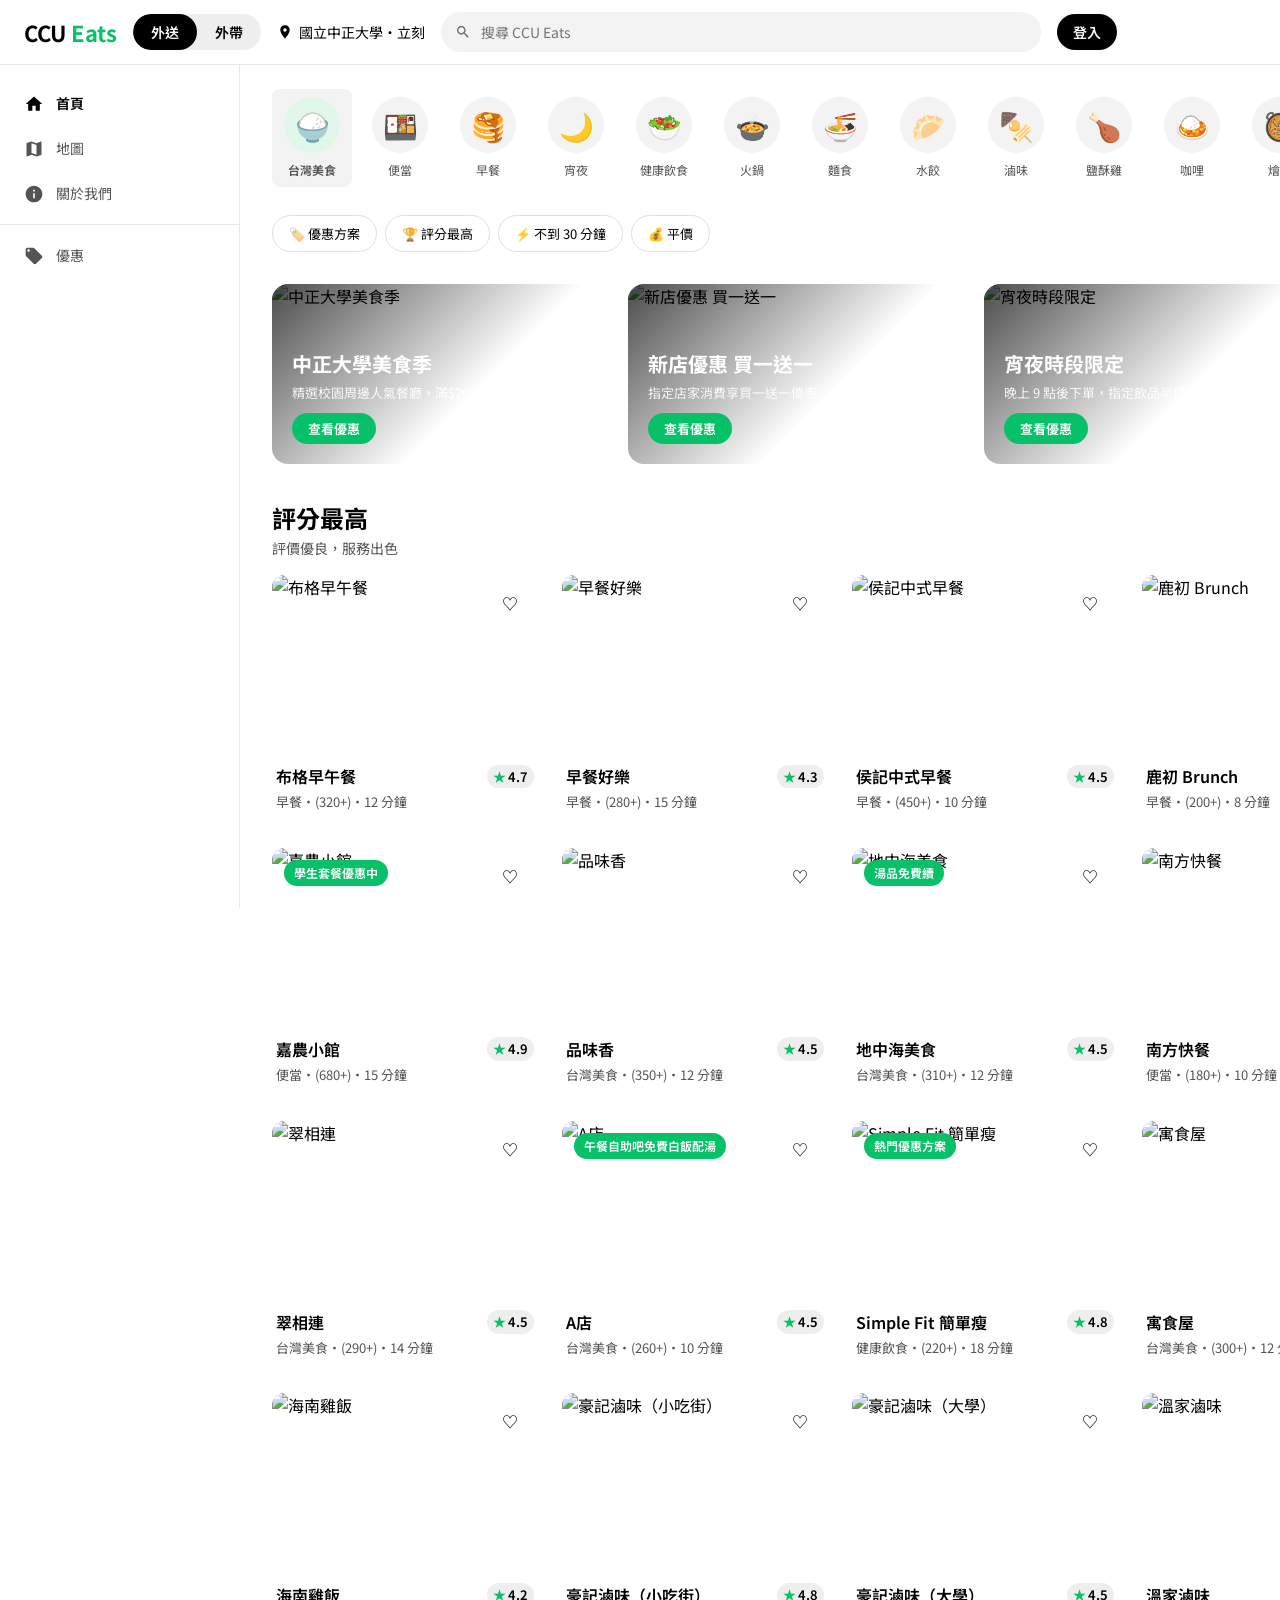
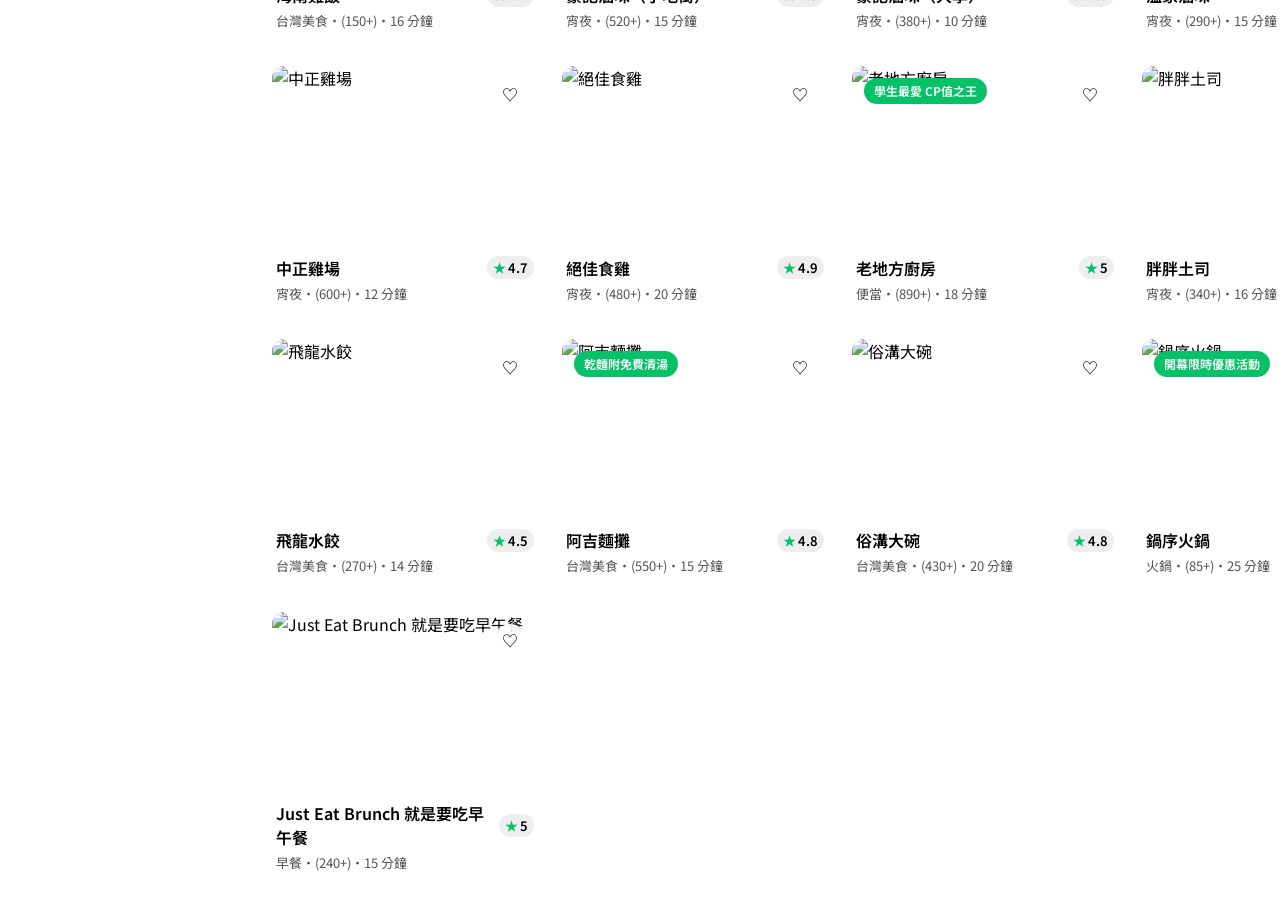
==== index.html @ 750e1932 "初始版本：CCU Eats 中正大學美食網站 - 仿 Uber Eats 風格的美食探索平台 - 25 間中正大學附近餐廳資料 - 首頁列表、餐廳詳情、地圖、關於我們共 4 頁 - 分類篩選、搜尋、R" ====
<!DOCTYPE html>
<html lang="zh-TW">
<head>
  <meta charset="UTF-8">
  <meta name="viewport" content="width=device-width, initial-scale=1.0">
  <title>中正大學美食 | CCU Eats</title>
  <link rel="preconnect" href="https://fonts.googleapis.com">
  <link href="https://fonts.googleapis.com/css2?family=Noto+Sans+TC:wght@400;500;600;700&display=swap" rel="stylesheet">
  <link rel="stylesheet" href="css/style.css">
</head>
<body>

  <!-- Navbar -->
  <nav class="navbar">
    <a href="index.html" class="navbar-logo">CCU <span>Eats</span></a>
    <div class="nav-toggle-group">
      <button class="active">外送</button>
      <button>外帶</button>
    </div>
    <div class="nav-location">
      <svg viewBox="0 0 24 24"><path d="M12 2C8.13 2 5 5.13 5 9c0 5.25 7 13 7 13s7-7.75 7-13c0-3.87-3.13-7-7-7zm0 9.5c-1.38 0-2.5-1.12-2.5-2.5S10.62 6.5 12 6.5s2.5 1.12 2.5 2.5S13.38 11.5 12 11.5z"/></svg>
      國立中正大學・立刻
    </div>
    <div class="nav-search">
      <svg viewBox="0 0 24 24"><path d="M15.5 14h-.79l-.28-.27C15.41 12.59 16 11.11 16 9.5 16 5.91 13.09 3 9.5 3S3 5.91 3 9.5 5.91 16 9.5 16c1.61 0 3.09-.59 4.23-1.57l.27.28v.79l5 4.99L20.49 19l-4.99-5zm-6 0C7.01 14 5 11.99 5 9.5S7.01 5 9.5 5 14 7.01 14 9.5 11.99 14 9.5 14z"/></svg>
      <input type="text" placeholder="搜尋 CCU Eats" id="searchInput">
    </div>
    <div class="nav-actions">
      <button class="btn-login">登入</button>
    </div>
  </nav>

  <div class="layout">
    <!-- Sidebar -->
    <aside class="sidebar">
      <a href="index.html" class="sidebar-item active">
        <svg viewBox="0 0 24 24"><path d="M10 20v-6h4v6h5v-8h3L12 3 2 12h3v8z" fill="currentColor"/></svg>
        首頁
      </a>
      <a href="map.html" class="sidebar-item">
        <svg viewBox="0 0 24 24"><path d="M20.5 3l-.16.03L15 5.1 9 3 3.36 4.9c-.21.07-.36.25-.36.48V20.5c0 .28.22.5.5.5l.16-.03L9 18.9l6 2.1 5.64-1.9c.21-.07.36-.25.36-.48V3.5c0-.28-.22-.5-.5-.5zM15 19l-6-2.11V5l6 2.11V19z" fill="currentColor"/></svg>
        地圖
      </a>
      <a href="about.html" class="sidebar-item">
        <svg viewBox="0 0 24 24"><path d="M12 2C6.48 2 2 6.48 2 12s4.48 10 10 10 10-4.48 10-10S17.52 2 12 2zm1 15h-2v-6h2v6zm0-8h-2V7h2v2z" fill="currentColor"/></svg>
        關於我們
      </a>
      <div class="sidebar-divider"></div>
      <a href="#" class="sidebar-item">
        <svg viewBox="0 0 24 24"><path d="M21.41 11.58l-9-9C12.05 2.22 11.55 2 11 2H4c-1.1 0-2 .9-2 2v7c0 .55.22 1.05.59 1.42l9 9c.36.36.86.58 1.41.58.55 0 1.05-.22 1.41-.59l7-7c.37-.36.59-.86.59-1.41 0-.55-.23-1.06-.59-1.42zM5.5 7C4.67 7 4 6.33 4 5.5S4.67 4 5.5 4 7 4.67 7 5.5 6.33 7 5.5 7z" fill="currentColor"/></svg>
        優惠
      </a>
    </aside>

    <!-- Main -->
    <main class="main-content">
      <!-- Category Icons -->
      <div class="category-row" id="categoryRow"></div>

      <!-- Filter Tags -->
      <div class="filter-row" id="filterRow">
        <button class="filter-tag" data-filter="promotion">🏷️ 優惠方案</button>
        <button class="filter-tag" data-filter="rating-high">🏆 評分最高</button>
        <button class="filter-tag" data-filter="fast">⚡ 不到 30 分鐘</button>
        <button class="filter-tag" data-filter="price-low">💰 平價</button>
      </div>

      <!-- Promotions -->
      <div class="promo-section">
        <div class="promo-scroll" id="promoScroll"></div>
      </div>

      <!-- Top Rated -->
      <div class="section-header">
        <div>
          <h2>評分最高</h2>
          <p>評價優良，服務出色</p>
        </div>
        <span class="view-all" id="viewAllBtn">查看全部</span>
      </div>

      <div class="restaurant-grid" id="restaurantGrid"></div>
    </main>
  </div>

  <script src="js/data.js"></script>
  <script src="js/main.js"></script>
</body>
</html>
---- css/style.css ----
/* ===== Reset & Base ===== */
* {
  margin: 0;
  padding: 0;
  box-sizing: border-box;
}

body {
  font-family: 'Noto Sans TC', sans-serif;
  background: #fff;
  color: #000;
  line-height: 1.5;
}

a {
  text-decoration: none;
  color: inherit;
}

ul {
  list-style: none;
}

button {
  cursor: pointer;
  border: none;
  background: none;
  font-family: inherit;
}

/* ===== Top Navbar ===== */
.navbar {
  display: flex;
  align-items: center;
  background: #fff;
  padding: 12px 24px;
  border-bottom: 1px solid #e8e8e8;
  position: sticky;
  top: 0;
  z-index: 100;
  gap: 16px;
}

.navbar-logo {
  font-size: 22px;
  font-weight: 700;
  color: #000;
  white-space: nowrap;
}

.navbar-logo span {
  color: #06C167;
}

.nav-toggle-group {
  display: flex;
  background: #eee;
  border-radius: 24px;
  overflow: hidden;
}

.nav-toggle-group button {
  padding: 8px 18px;
  font-size: 14px;
  font-weight: 600;
  border-radius: 24px;
  transition: all 0.2s;
}

.nav-toggle-group button.active {
  background: #000;
  color: #fff;
}

.nav-location {
  display: flex;
  align-items: center;
  gap: 6px;
  font-size: 14px;
  white-space: nowrap;
  color: #000;
}

.nav-location svg {
  width: 16px;
  height: 16px;
  fill: #000;
}

.nav-search {
  flex: 1;
  position: relative;
  max-width: 600px;
}

.nav-search input {
  width: 100%;
  padding: 10px 16px 10px 40px;
  border: none;
  background: #f3f3f3;
  border-radius: 24px;
  font-size: 14px;
  font-family: inherit;
  outline: none;
}

.nav-search input:focus {
  background: #eee;
}

.nav-search svg {
  position: absolute;
  left: 14px;
  top: 50%;
  transform: translateY(-50%);
  width: 16px;
  height: 16px;
  fill: #666;
}

.nav-actions {
  display: flex;
  align-items: center;
  gap: 12px;
  white-space: nowrap;
}

.nav-actions .btn-login {
  padding: 8px 16px;
  background: #000;
  color: #fff;
  border-radius: 24px;
  font-size: 14px;
  font-weight: 600;
}

.nav-actions .btn-login:hover {
  background: #333;
}

/* ===== Layout with Sidebar ===== */
.layout {
  display: flex;
  min-height: calc(100vh - 57px);
}

/* ===== Sidebar ===== */
.sidebar {
  width: 240px;
  background: #fff;
  border-right: 1px solid #e8e8e8;
  padding: 16px 0;
  flex-shrink: 0;
  position: sticky;
  top: 57px;
  height: calc(100vh - 57px);
  overflow-y: auto;
}

.sidebar-item {
  display: flex;
  align-items: center;
  gap: 12px;
  padding: 12px 24px;
  font-size: 14px;
  color: #545454;
  transition: background 0.2s;
}

.sidebar-item:hover {
  background: #f3f3f3;
}

.sidebar-item.active {
  color: #000;
  font-weight: 600;
}

.sidebar-item svg {
  width: 20px;
  height: 20px;
}

.sidebar-divider {
  height: 1px;
  background: #e8e8e8;
  margin: 8px 0;
}

/* ===== Main Content ===== */
.main-content {
  flex: 1;
  padding: 24px 32px;
  max-width: 1200px;
}

/* ===== Category Icons Row ===== */
.category-row {
  display: flex;
  gap: 8px;
  overflow-x: auto;
  padding-bottom: 16px;
  scrollbar-width: none;
}

.category-row::-webkit-scrollbar {
  display: none;
}

.category-item {
  display: flex;
  flex-direction: column;
  align-items: center;
  gap: 8px;
  min-width: 80px;
  padding: 8px;
  cursor: pointer;
  border-radius: 8px;
  transition: background 0.2s;
}

.category-item:hover {
  background: #f3f3f3;
}

.category-item.active {
  background: #f3f3f3;
  font-weight: 600;
}

.category-icon {
  width: 56px;
  height: 56px;
  border-radius: 50%;
  background: #f3f3f3;
  display: flex;
  align-items: center;
  justify-content: center;
  font-size: 28px;
}

.category-item.active .category-icon {
  background: #e0f7ea;
}

.category-label {
  font-size: 12px;
  text-align: center;
  color: #545454;
  white-space: nowrap;
}

/* ===== Filter Tags ===== */
.filter-row {
  display: flex;
  gap: 8px;
  padding: 12px 0;
  flex-wrap: wrap;
}

.filter-tag {
  padding: 8px 16px;
  border: 1px solid #e0e0e0;
  border-radius: 24px;
  font-size: 13px;
  background: #fff;
  cursor: pointer;
  transition: all 0.2s;
  display: flex;
  align-items: center;
  gap: 4px;
}

.filter-tag:hover {
  background: #f3f3f3;
}

.filter-tag.active {
  background: #000;
  color: #fff;
  border-color: #000;
}

/* ===== Promotion Banner ===== */
.promo-section {
  margin: 20px 0;
}

.promo-scroll {
  display: flex;
  gap: 16px;
  overflow-x: auto;
  scrollbar-width: none;
  padding-bottom: 8px;
}

.promo-scroll::-webkit-scrollbar {
  display: none;
}

.promo-card {
  min-width: 340px;
  height: 180px;
  border-radius: 16px;
  overflow: hidden;
  position: relative;
  flex-shrink: 0;
  cursor: pointer;
}

.promo-card img {
  width: 100%;
  height: 100%;
  object-fit: cover;
}

.promo-overlay {
  position: absolute;
  inset: 0;
  background: linear-gradient(135deg, rgba(0,0,0,0.7) 0%, transparent 60%);
  padding: 20px;
  display: flex;
  flex-direction: column;
  justify-content: flex-end;
  color: #fff;
}

.promo-overlay h3 {
  font-size: 20px;
  font-weight: 700;
  margin-bottom: 4px;
}

.promo-overlay p {
  font-size: 13px;
  opacity: 0.9;
}

.promo-overlay .promo-btn {
  display: inline-block;
  margin-top: 10px;
  padding: 6px 16px;
  background: #06C167;
  color: #fff;
  border-radius: 20px;
  font-size: 13px;
  font-weight: 600;
  width: fit-content;
}

/* ===== Section Header ===== */
.section-header {
  display: flex;
  justify-content: space-between;
  align-items: baseline;
  margin: 28px 0 16px;
}

.section-header h2 {
  font-size: 24px;
  font-weight: 700;
}

.section-header p {
  font-size: 14px;
  color: #545454;
  margin-top: 2px;
}

.section-header .view-all {
  font-size: 14px;
  color: #06C167;
  font-weight: 600;
  cursor: pointer;
}

.section-header .view-all:hover {
  text-decoration: underline;
}

/* ===== Restaurant Card Grid ===== */
.restaurant-grid {
  display: grid;
  grid-template-columns: repeat(auto-fill, minmax(260px, 1fr));
  gap: 24px;
}

.restaurant-card {
  border-radius: 12px;
  overflow: hidden;
  cursor: pointer;
  transition: transform 0.2s, box-shadow 0.2s;
}

.restaurant-card:hover {
  transform: translateY(-2px);
  box-shadow: 0 4px 16px rgba(0,0,0,0.1);
}

.card-image-wrap {
  position: relative;
  width: 100%;
  aspect-ratio: 3 / 2;
  overflow: hidden;
}

.card-image-wrap img {
  width: 100%;
  height: 100%;
  object-fit: cover;
}

.card-promo-badge {
  position: absolute;
  top: 12px;
  left: 12px;
  background: #06C167;
  color: #fff;
  padding: 4px 10px;
  border-radius: 20px;
  font-size: 12px;
  font-weight: 600;
}

.card-fav {
  position: absolute;
  top: 12px;
  right: 12px;
  width: 32px;
  height: 32px;
  background: rgba(255,255,255,0.9);
  border-radius: 50%;
  display: flex;
  align-items: center;
  justify-content: center;
  font-size: 16px;
  cursor: pointer;
  transition: background 0.2s;
}

.card-fav:hover {
  background: #fff;
}

.card-fav.liked {
  color: #ff3040;
}

.card-info {
  padding: 12px 4px;
}

.card-title-row {
  display: flex;
  justify-content: space-between;
  align-items: center;
}

.card-title-row h3 {
  font-size: 16px;
  font-weight: 600;
}

.card-rating {
  display: flex;
  align-items: center;
  gap: 2px;
  background: #eee;
  padding: 2px 6px;
  border-radius: 20px;
  font-size: 13px;
  font-weight: 600;
}

.card-rating .star {
  color: #06C167;
}

.card-meta {
  font-size: 13px;
  color: #545454;
  margin-top: 4px;
}

/* ===== Detail Page ===== */
.detail-hero {
  width: 100%;
  height: 300px;
  object-fit: cover;
}

.detail-container {
  max-width: 800px;
  margin: 0 auto;
  padding: 24px;
}

.detail-header {
  margin-bottom: 24px;
}

.detail-header h1 {
  font-size: 28px;
  font-weight: 700;
}

.detail-rating-row {
  display: flex;
  align-items: center;
  gap: 12px;
  margin-top: 8px;
  font-size: 14px;
  color: #545454;
}

.detail-rating-row .star {
  color: #06C167;
  font-weight: 700;
}

.detail-info {
  display: flex;
  flex-direction: column;
  gap: 8px;
  margin: 20px 0;
  padding: 16px;
  background: #f9f9f9;
  border-radius: 12px;
}

.detail-info-item {
  display: flex;
  align-items: center;
  gap: 8px;
  font-size: 14px;
}

.detail-info-item svg {
  width: 18px;
  height: 18px;
  fill: #545454;
}

.detail-description {
  font-size: 15px;
  line-height: 1.7;
  color: #333;
  margin-bottom: 24px;
}

/* Menu Section */
.menu-section h2, .reviews-section h2 {
  font-size: 20px;
  font-weight: 700;
  margin-bottom: 16px;
  padding-bottom: 8px;
  border-bottom: 2px solid #000;
}

.menu-item {
  display: flex;
  justify-content: space-between;
  align-items: flex-start;
  padding: 16px 0;
  border-bottom: 1px solid #eee;
}

.menu-item-info h3 {
  font-size: 15px;
  font-weight: 600;
}

.menu-item-info p {
  font-size: 13px;
  color: #545454;
  margin-top: 2px;
}

.menu-item-price {
  font-size: 15px;
  font-weight: 600;
  color: #000;
  white-space: nowrap;
  margin-left: 16px;
}

/* Reviews */
.reviews-section {
  margin-top: 32px;
}

.review-card {
  padding: 16px 0;
  border-bottom: 1px solid #eee;
}

.review-header {
  display: flex;
  align-items: center;
  gap: 12px;
  margin-bottom: 8px;
}

.review-avatar {
  width: 36px;
  height: 36px;
  border-radius: 50%;
  background: #06C167;
  color: #fff;
  display: flex;
  align-items: center;
  justify-content: center;
  font-size: 14px;
  font-weight: 700;
}

.review-user-info h4 {
  font-size: 14px;
  font-weight: 600;
}

.review-user-info span {
  font-size: 12px;
  color: #999;
}

.review-stars {
  color: #06C167;
  font-size: 13px;
  margin-bottom: 4px;
}

.review-text {
  font-size: 14px;
  color: #333;
  line-height: 1.6;
}

.btn-back {
  display: inline-flex;
  align-items: center;
  gap: 6px;
  padding: 10px 20px;
  background: #000;
  color: #fff;
  border-radius: 24px;
  font-size: 14px;
  font-weight: 600;
  margin: 24px 0;
  transition: background 0.2s;
}

.btn-back:hover {
  background: #333;
}

/* ===== Map Page ===== */
.map-layout {
  display: flex;
  height: calc(100vh - 57px);
}

.map-sidebar {
  width: 360px;
  overflow-y: auto;
  border-right: 1px solid #e8e8e8;
  padding: 16px;
}

.map-sidebar h2 {
  font-size: 18px;
  font-weight: 700;
  margin-bottom: 16px;
}

.map-restaurant-item {
  display: flex;
  gap: 12px;
  padding: 12px;
  border-radius: 8px;
  cursor: pointer;
  transition: background 0.2s;
}

.map-restaurant-item:hover {
  background: #f3f3f3;
}

.map-restaurant-item img {
  width: 64px;
  height: 64px;
  border-radius: 8px;
  object-fit: cover;
  flex-shrink: 0;
}

.map-restaurant-info h3 {
  font-size: 14px;
  font-weight: 600;
}

.map-restaurant-info .rating {
  font-size: 13px;
  color: #545454;
  margin-top: 2px;
}

.map-restaurant-info .address {
  font-size: 12px;
  color: #999;
  margin-top: 2px;
}

.map-container {
  flex: 1;
}

.map-container iframe {
  width: 100%;
  height: 100%;
  border: none;
}

/* ===== About Page ===== */
.about-container {
  max-width: 700px;
  margin: 0 auto;
  padding: 48px 24px;
}

.about-container h1 {
  font-size: 32px;
  font-weight: 700;
  margin-bottom: 8px;
}

.about-container .subtitle {
  font-size: 16px;
  color: #545454;
  margin-bottom: 32px;
}

.about-section {
  margin-bottom: 32px;
}

.about-section h2 {
  font-size: 20px;
  font-weight: 700;
  margin-bottom: 12px;
}

.about-section p {
  font-size: 15px;
  color: #333;
  line-height: 1.8;
}

.about-contact {
  padding: 24px;
  background: #f9f9f9;
  border-radius: 12px;
}

.about-contact h2 {
  font-size: 18px;
  font-weight: 700;
  margin-bottom: 12px;
}

.about-contact-item {
  display: flex;
  align-items: center;
  gap: 8px;
  font-size: 14px;
  color: #333;
  margin-bottom: 8px;
}

/* ===== Responsive ===== */
@media (max-width: 768px) {
  .navbar {
    padding: 10px 12px;
    gap: 8px;
    flex-wrap: wrap;
  }

  .nav-toggle-group,
  .nav-location {
    display: none;
  }

  .nav-search {
    order: 10;
    flex-basis: 100%;
    max-width: 100%;
  }

  .sidebar {
    display: none;
  }

  .main-content {
    padding: 16px;
  }

  .restaurant-grid {
    grid-template-columns: repeat(auto-fill, minmax(160px, 1fr));
    gap: 16px;
  }

  .promo-card {
    min-width: 280px;
    height: 150px;
  }

  /* Map responsive */
  .map-layout {
    flex-direction: column;
  }

  .map-sidebar {
    width: 100%;
    height: 40vh;
    border-right: none;
    border-bottom: 1px solid #e8e8e8;
  }

  .map-container {
    height: 60vh;
  }

  .detail-hero {
    height: 200px;
  }
}
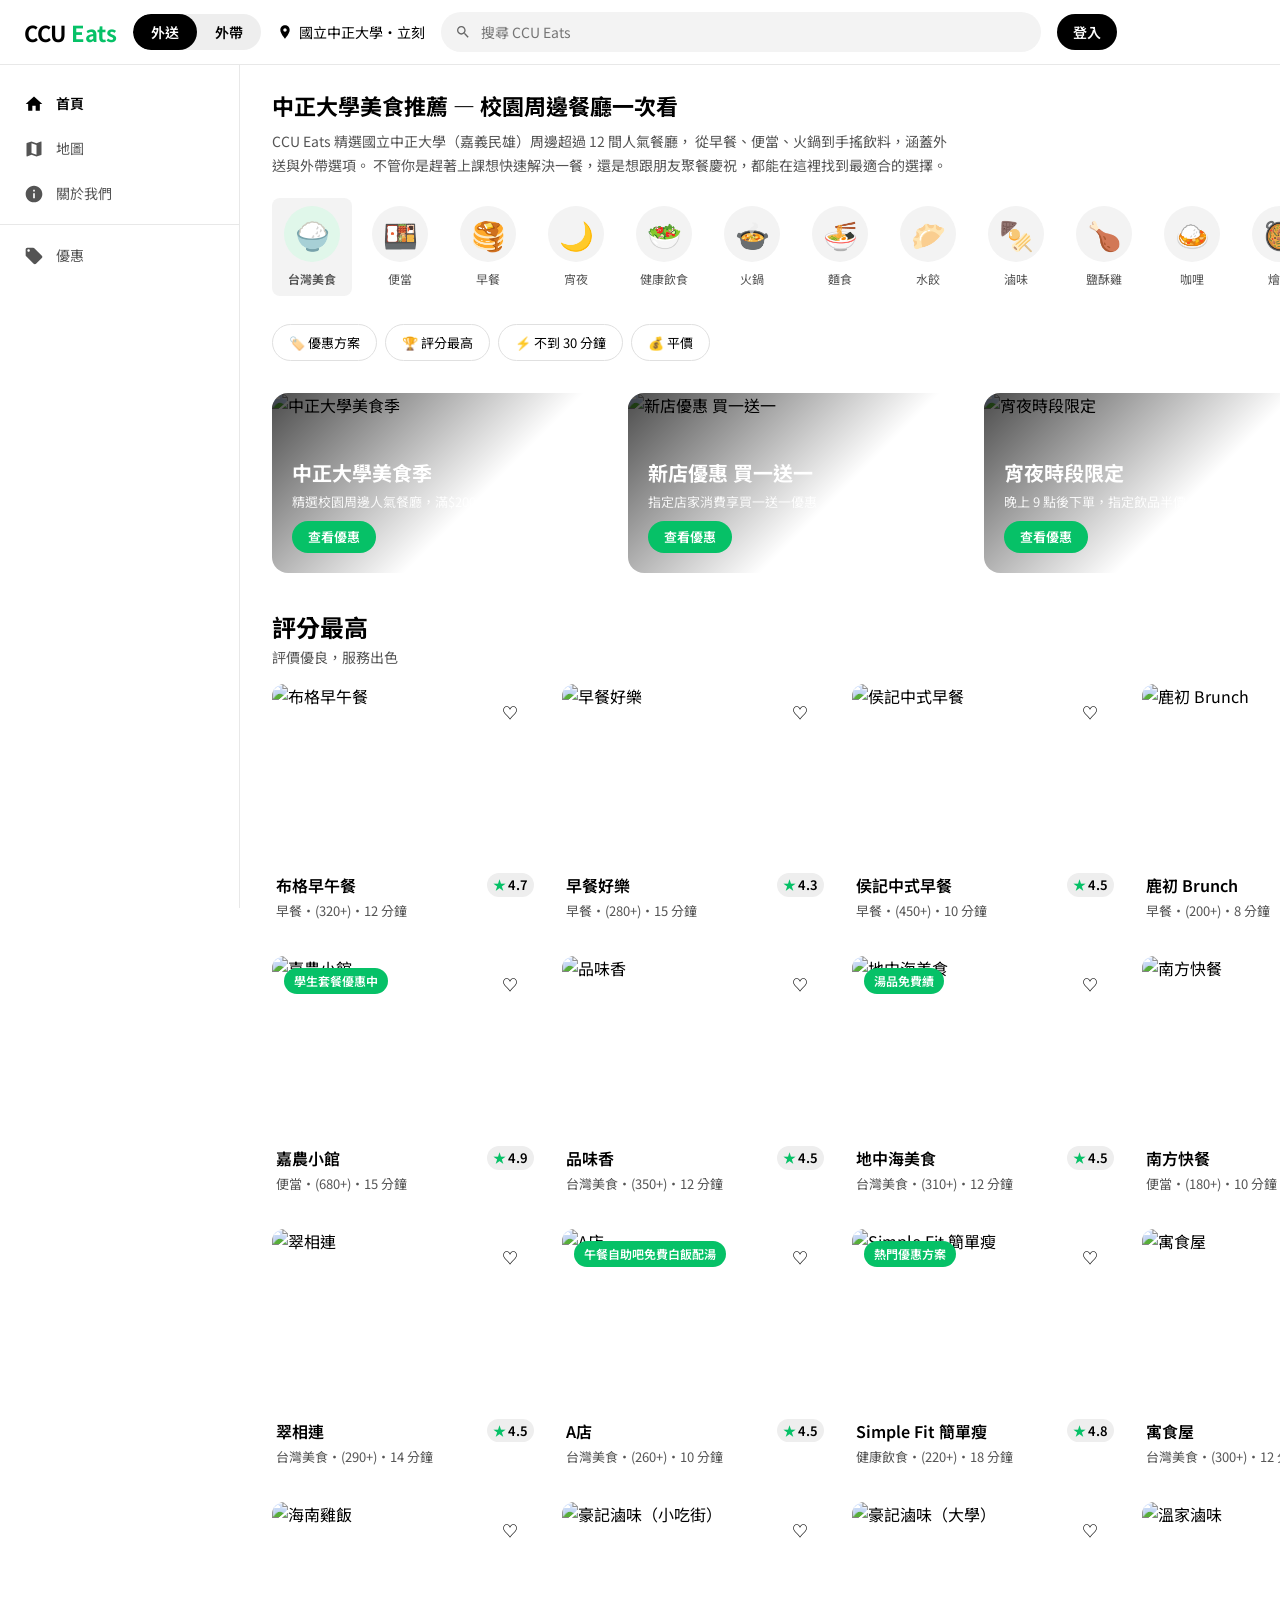
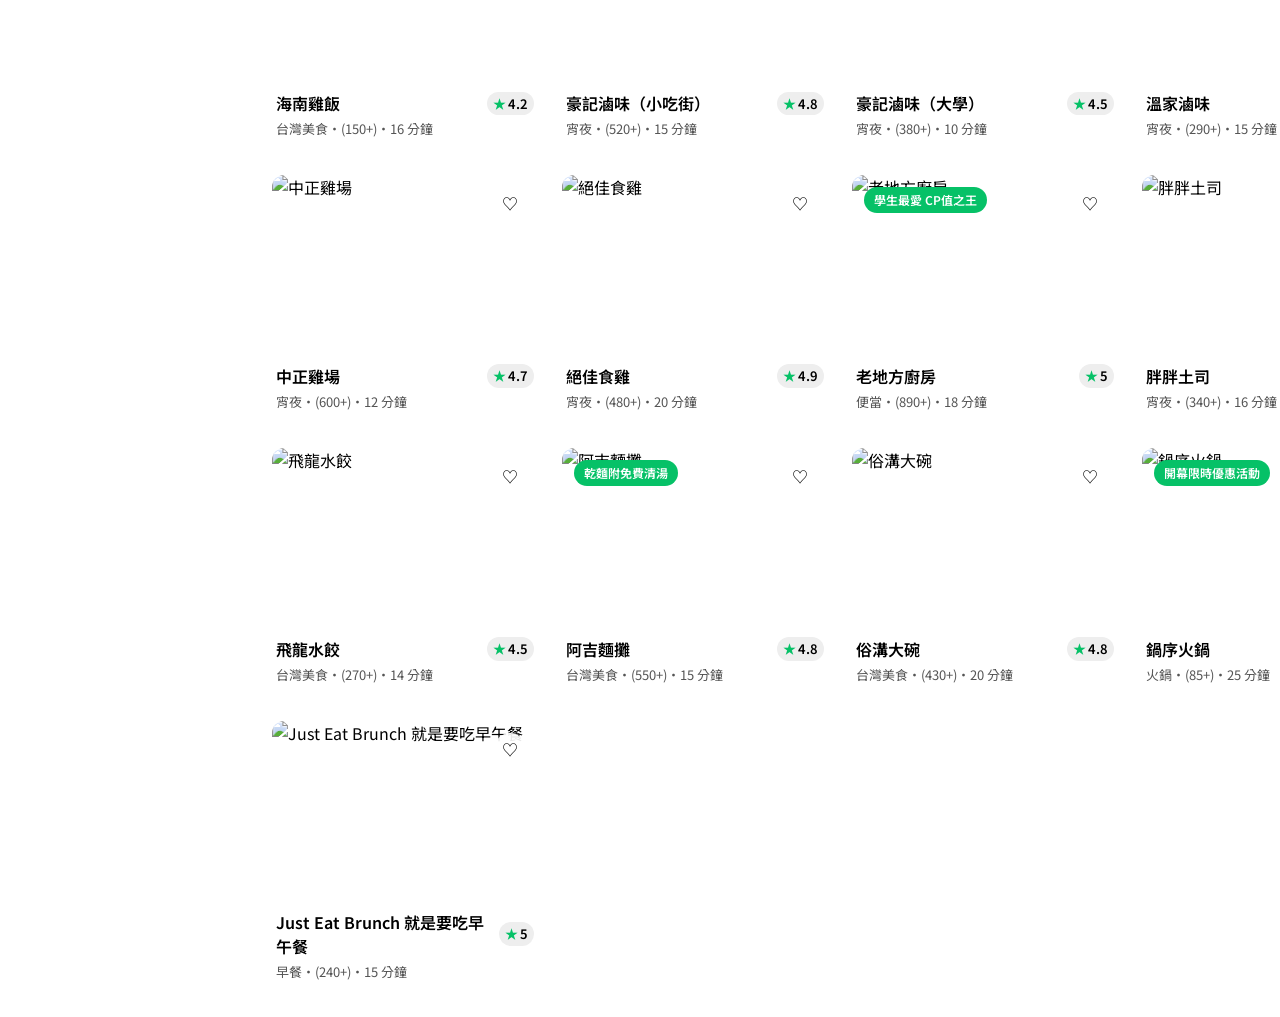
==== commit 469e5aa2: "SEO 全面優化：sitemap、robots.txt、meta tags、Schema markup - 新增 sitemap.xml（含所有頁面與餐廳詳情頁） - 新增 robots.txt 指向" ====
--- a/index.html
+++ b/index.html
@@ -3,10 +3,38 @@
 <head>
   <meta charset="UTF-8">
   <meta name="viewport" content="width=device-width, initial-scale=1.0">
-  <title>中正大學美食 | CCU Eats</title>
+  <title>中正大學美食推薦 | CCU Eats — 嘉義民雄校園周邊餐廳外送外帶</title>
+  <meta name="description" content="CCU Eats 收錄國立中正大學周邊超過 12 間人氣餐廳，涵蓋早餐、便當、火鍋、飲料等分類，提供評價、菜單、外送時間與優惠資訊，幫你快速找到好吃的！">
+  <meta name="keywords" content="中正大學美食,中正大學餐廳,民雄美食,CCU Eats,中正大學外送,中正大學外帶,嘉義民雄餐廳推薦">
+  <link rel="canonical" href="https://davidlin2002.github.io/ccu-eat/index.html">
+
+  <!-- Open Graph -->
+  <meta property="og:title" content="中正大學美食推薦 | CCU Eats">
+  <meta property="og:description" content="收錄中正大學周邊 12+ 間人氣餐廳，早餐、便當、火鍋、飲料通通有，附評價、菜單與外送資訊。">
+  <meta property="og:type" content="website">
+  <meta property="og:url" content="https://davidlin2002.github.io/ccu-eat/index.html">
+  <meta property="og:locale" content="zh_TW">
+  <meta property="og:site_name" content="CCU Eats">
+
   <link rel="preconnect" href="https://fonts.googleapis.com">
   <link href="https://fonts.googleapis.com/css2?family=Noto+Sans+TC:wght@400;500;600;700&display=swap" rel="stylesheet">
   <link rel="stylesheet" href="css/style.css">
+
+  <!-- Schema.org 結構化資料 — WebSite + ItemList -->
+  <script type="application/ld+json">
+  {
+    "@context": "https://schema.org",
+    "@type": "WebSite",
+    "name": "CCU Eats",
+    "url": "https://davidlin2002.github.io/ccu-eat/",
+    "description": "國立中正大學周邊美食探索平台，收錄嘉義民雄校園附近人氣餐廳的評價、菜單與外送資訊。",
+    "potentialAction": {
+      "@type": "SearchAction",
+      "target": "https://davidlin2002.github.io/ccu-eat/index.html?q={search_term_string}",
+      "query-input": "required name=search_term_string"
+    }
+  }
+  </script>
 </head>
 <body>
 
@@ -54,6 +82,16 @@
 
     <!-- Main -->
     <main class="main-content">
+      <!-- SEO Hero Section -->
+      <section class="seo-hero">
+        <h1>中正大學美食推薦 — 校園周邊餐廳一次看</h1>
+        <p>
+          CCU Eats 精選國立中正大學（嘉義民雄）周邊超過 12 間人氣餐廳，
+          從早餐、便當、火鍋到手搖飲料，涵蓋外送與外帶選項。
+          不管你是趕著上課想快速解決一餐，還是想跟朋友聚餐慶祝，都能在這裡找到最適合的選擇。
+        </p>
+      </section>
+
       <!-- Category Icons -->
       <div class="category-row" id="categoryRow"></div>
 
@@ -83,6 +121,22 @@
     </main>
   </div>
 
+  <!-- noscript 內容讓搜尋引擎也能讀到餐廳資訊 -->
+  <noscript>
+    <section style="padding:20px 40px;">
+      <h2>中正大學附近熱門餐廳</h2>
+      <ul>
+        <li><strong>布格早午餐</strong> — 早餐・★4.7・嘉義縣民雄鄉大學路一段（大吃後方）</li>
+        <li><strong>早餐好樂</strong> — 早餐・★4.3・嘉義縣民雄鄉復農路89-2號</li>
+        <li><strong>食在好味</strong> — 便當・嘉義縣民雄鄉三興村</li>
+        <li><strong>媽祖廟口滷味</strong> — 小吃・嘉義縣民雄鄉中樂路</li>
+        <li><strong>鮮茶道</strong> — 飲料・嘉義縣民雄鄉大學路一段</li>
+        <li><strong>正忠排骨飯</strong> — 便當・嘉義縣民雄鄉</li>
+      </ul>
+      <p>更多餐廳請啟用 JavaScript 以獲得完整體驗。</p>
+    </section>
+  </noscript>
+
   <script src="js/data.js"></script>
   <script src="js/main.js"></script>
 </body>
--- a/css/style.css
+++ b/css/style.css
@@ -834,3 +834,22 @@
     height: 200px;
   }
 }
+
+/* ===== SEO Hero Section ===== */
+.seo-hero {
+  margin-bottom: 20px;
+}
+
+.seo-hero h1 {
+  font-size: 22px;
+  font-weight: 700;
+  margin-bottom: 8px;
+  color: #000;
+}
+
+.seo-hero p {
+  font-size: 14px;
+  color: #545454;
+  line-height: 1.7;
+  max-width: 680px;
+}
